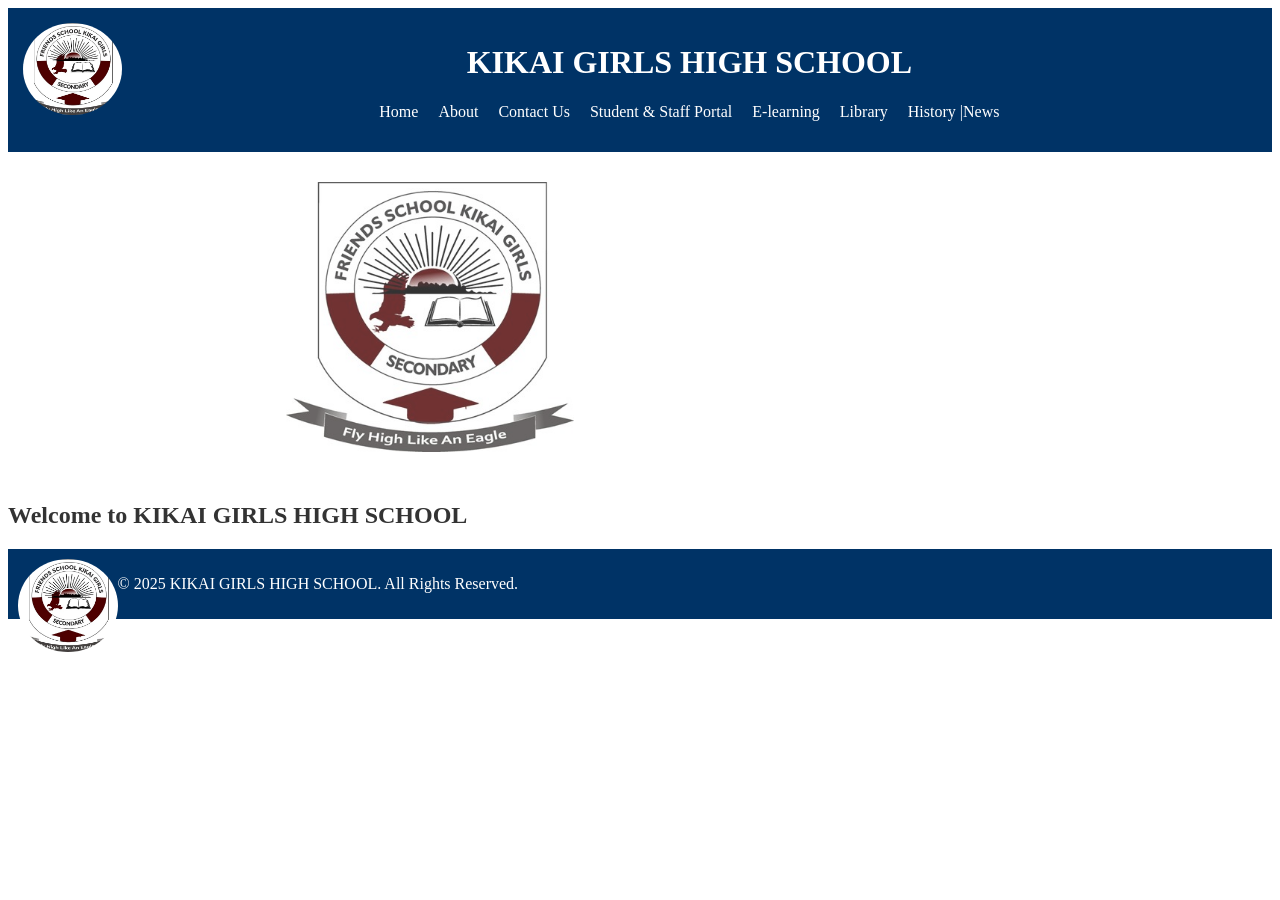
==== kikaiwebsite/index.html @ b9f69a73 "Add files via upload" ====
<!DOCTYPE html>
<html lang="en">
<head>
  <meta charset="UTF-8">
  <meta name="viewport" content="width=device-width, initial-scale=1.0">
  <title>KIKAI GIRLS HIGH SCHOOL</title>
  <link rel="stylesheet" href="css/style.css">
</head>
<body>
  <header>
    <img src="images/logo.jpg" alt="logo"  class="logo"> 
    <h1>KIKAI GIRLS HIGH SCHOOL</h1>
    <nav>
      <ul>
        <li><a href="index.html">Home</a></li>
        <li><a href="about.html">About</a></li>
        <li><a href="contact.html">Contact Us</a></li>
        <li><a href="portal.html">Student & Staff Portal</a></li>
        <li><a href="elearning.html">E-learning</a></li>
        <li><a href="library.html">Library</a></li>
        <li><a href="school-details.html">History |News</a></li>
      </ul>
    </nav>
  </header>

  <main >
    <section class="hero">
      <div class="image-container">
        <img class="school-phot" src="images/logo.jpg" alt="Gate" srcset="">
      </div>
       
      <h2>Welcome to KIKAI GIRLS HIGH SCHOOL</h2>
    </section>
  </main>

  <div id="chatbot" class="chatbox hidden">
    <p>Hello! How can I assist you today?</p>
    <input type="text" placeholder="Ask something...">
  </div>

  <footer>
    <img src="images/logo.jpg" alt="logo"  class="logo"> 
    <p>&copy; 2025 KIKAI GIRLS HIGH SCHOOL. All Rights Reserved.</p>
  </footer>
  
  <script src="js/script.js"></script>
</body>
</html>
---- kikaiwebsite/css/style.css ----
@media (max-width: 768px) {
  body {
    font-family: Arial, sans-serif;
    font-size: 16px;
    margin: 0;
    
    font-family: Arial, sans-serif;
    background-color: #f5f5f5;
    padding: 20px;
    
  }}
/*.bg-imag{
  background-color: #000;
  background: url(images/gat.jpg);
 

}*/

.school-phot{
  margin: 10px 5px;
  padding: 10px 5px;
  width: auto;
  height: fit-content;
  border: #f5f5f5;
  
}
  
  header {
    background-color: #003366;
    color: #fff;
    padding: 15px;
    text-align: center;
  }
  
  nav ul {
    list-style: none;
    display: flex;
    justify-content: center;
    gap: 20px;
    padding: 0;
  }
  
  nav a {
    color: white;
    text-decoration: none;
  }
  
  /*.hero {
    text-align: left;
    padding: 20px;
  }*/
  
  .hero {
    width: 100%;
    height: auto;
    max-height: 400px;
    align-content: center;
    
  }


.image-container-sch{
    width: 100%;
    max-width: 800px;
    height: auto;
    margin:  0;
    padding: 20px;

  }

  p{
    text-align: left;
  columns: 2;
  column-gap: 4.45rem;
  column-rule: 2px dotted crimson;

 }
 
  .image-container-sch-img {
   
    width: 360px;
    height: 270px;
    position: relative;
    margin: 0;
    display: inline-block;
    flex: left;
    
   /* width: 100%;
    max-width: 800px;
    
    object-fit: contain;
    display: inline-block;
    position:relative;
    top: 50%;
    bottom: 50%;
    transform: translate(-50%,-50%);*/
  }

  .image-container{
    width: 100%;
    max-width: 800px;
    height: auto;
    margin: 0 auto;
    padding: 10px;

  }
  .image-container img{
    width: 360px;
    height: 270px;
    /*width: 100%;
    height: auto;*/
    display: block;
    object-fit: contain;
    border-radius: 10px;
    opacity: 80%;
  }
  
  footer {
    background-color: #003366;
    color: #fff;
    text-align: center;
    padding: 10px;
  }
  
  .chatbox {
    position: fixed;
    bottom: 10px;
    right: 10px;
    width: 250px;
    background-color: white;
    padding: 10px;
    border: 1px solid #ccc;
    display: none;
  }
  
  .chatbox input {
    width: 100%;
    padding: 5px;
  }
  
  .hidden {
    display: none;
  }
  
  
.land{
  width: 100%;
  height: auto;
} 


/* login and registration panel*/
.form-container {
  width: 300px;
  margin: 2rem auto;
  background: #f9f9f9;
  padding: 1.5rem;
  border-radius: 8px;
  box-shadow: 0 0 10px rgba(0,0,0,0.1);
}
.form-container h2 {
  text-align: center;
}
.form-container input {
  width: 100%;
  margin-bottom: 10px;
  padding: 10px;
  border-radius: 5px;
  border: 1px solid #ccc;
}
.form-container button {
  width: 100%;
  padding: 10px;
  background: #0055aa;
  color: #fff;
  border: none;
  border-radius: 5px;
  cursor: pointer;
}
.form-container button:hover {
  background: #004080;
}

.logo{
  float: left;
  height: 12%;
  width: 8%;
  border-radius: 50%;
}

.card {
  background-color: white;
  padding: 20px;
  border-radius: 10px;
box-shadow: 0 2px 10px rgba(0, 0, 0, 0.1);
  margin-top: 20px;
}
h2 {
  color: #333;
}
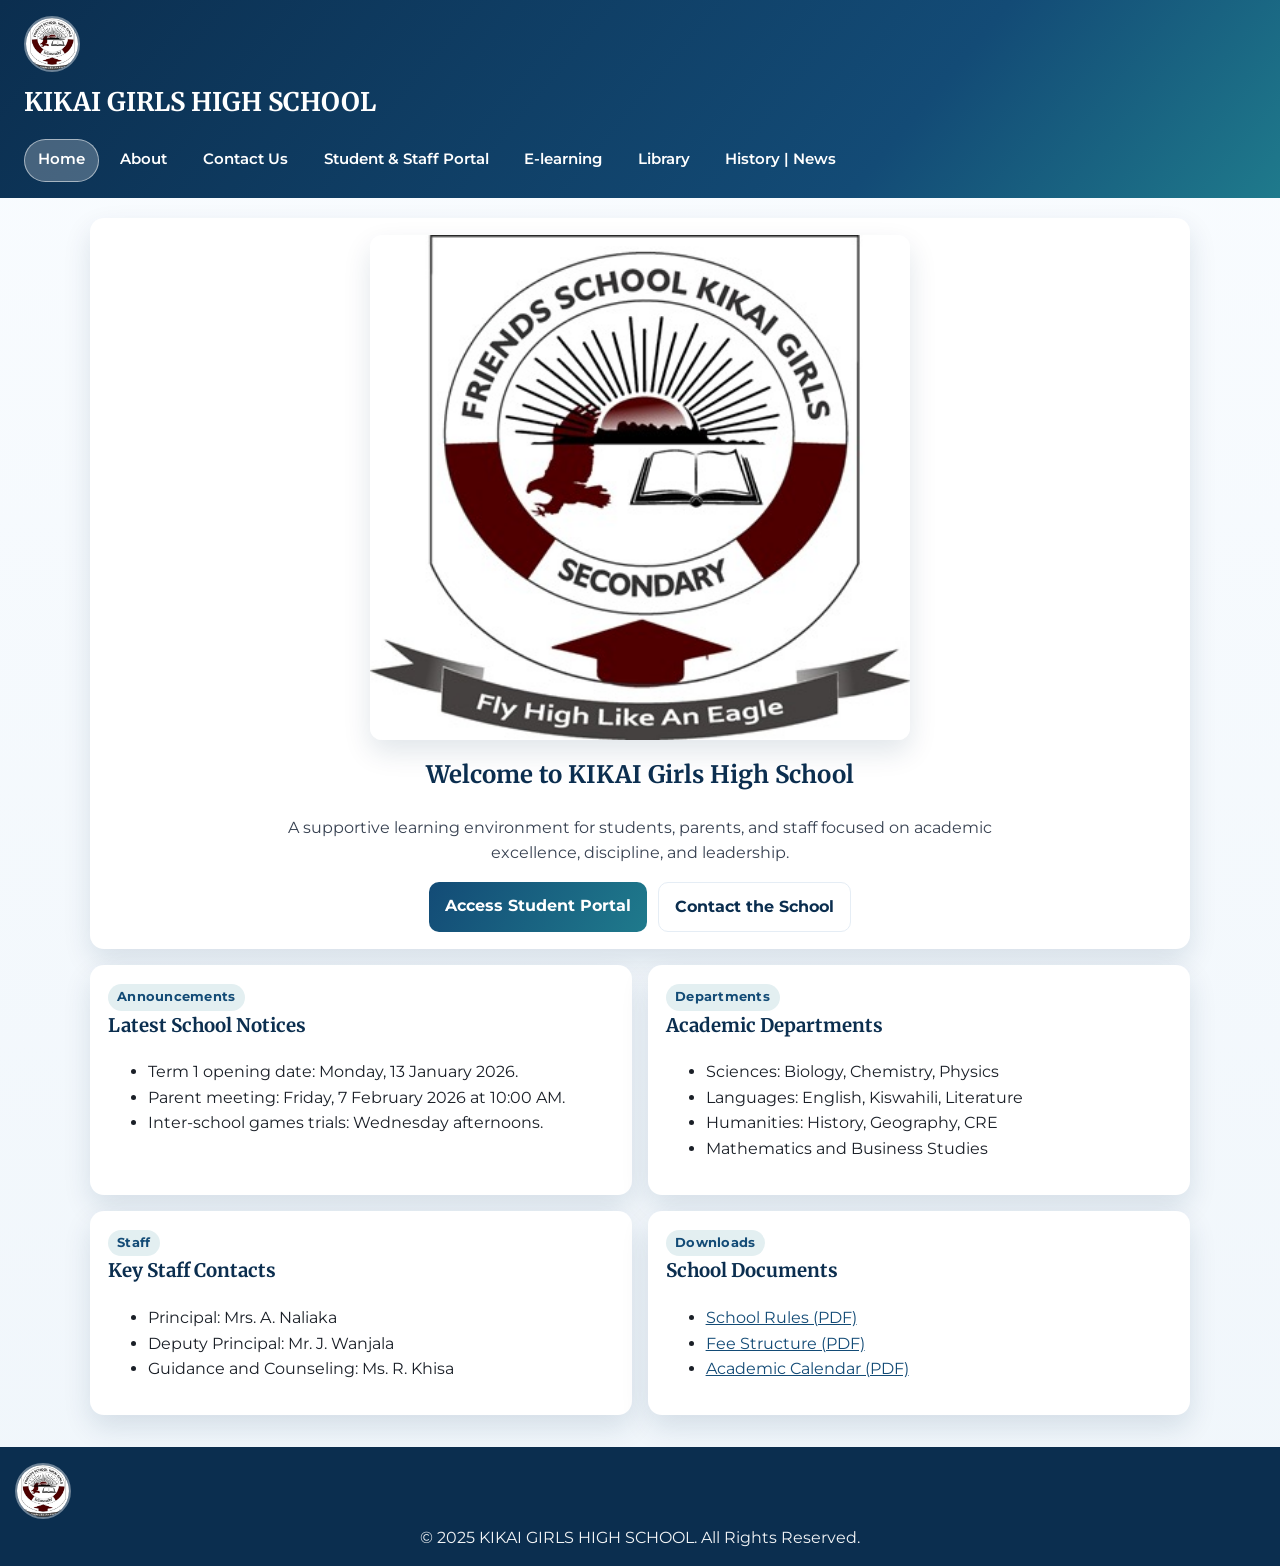
==== commit 6dcce5bb: "Improve school website UX, accessibility, and documentation" ====
--- a/kikaiwebsite/index.html
+++ b/kikaiwebsite/index.html
@@ -1,51 +1,96 @@
-
 <!DOCTYPE html>
 <html lang="en">
 <head>
-  <meta charset="UTF-8">
-  <meta name="viewport" content="width=device-width, initial-scale=1.0">
+  <meta charset="UTF-8" />
+  <meta name="viewport" content="width=device-width, initial-scale=1.0" />
   <title>KIKAI GIRLS HIGH SCHOOL</title>
-  <link rel="stylesheet" href="css/style.css">
+  <link rel="stylesheet" href="css/style.css" />
 </head>
 <body>
   <header>
-    <img src="images/logo.jpg" alt="logo"  class="logo"> 
+    <img src="images/logo.jpg" alt="Kikai Girls High School logo" class="logo" loading="eager" />
     <h1>KIKAI GIRLS HIGH SCHOOL</h1>
-    <nav>
+    <nav aria-label="Main navigation">
       <ul>
         <li><a href="index.html">Home</a></li>
         <li><a href="about.html">About</a></li>
         <li><a href="contact.html">Contact Us</a></li>
-        <li><a href="portal.html">Student & Staff Portal</a></li>
+        <li><a href="portal.html">Student &amp; Staff Portal</a></li>
         <li><a href="elearning.html">E-learning</a></li>
         <li><a href="library.html">Library</a></li>
-        <li><a href="school-details.html">History |News</a></li>
+        <li><a href="school-details.html">History | News</a></li>
       </ul>
     </nav>
   </header>
 
-  <main >
-    <section class="hero">
+  <main class="stack">
+    <section class="hero panel">
       <div class="image-container">
-        <img class="school-phot" src="images/logo.jpg" alt="Gate" srcset="">
+        <img class="school-phot" src="images/logo.jpg" alt="Kikai Girls High School emblem" loading="eager" />
       </div>
-       
-      <h2>Welcome to KIKAI GIRLS HIGH SCHOOL</h2>
+      <h2>Welcome to KIKAI Girls High School</h2>
+      <p class="hero-subtitle">A supportive learning environment for students, parents, and staff focused on academic excellence, discipline, and leadership.</p>
+      <div class="cta-row">
+        <a class="btn-link" href="portal.html">Access Student Portal</a>
+        <a class="btn-link secondary" href="contact.html">Contact the School</a>
+      </div>
+    </section>
+
+    <section class="quick-links" aria-label="Important school information">
+      <article class="panel">
+        <span class="badge">Announcements</span>
+        <h3>Latest School Notices</h3>
+        <ul>
+          <li>Term 1 opening date: Monday, 13 January 2026.</li>
+          <li>Parent meeting: Friday, 7 February 2026 at 10:00 AM.</li>
+          <li>Inter-school games trials: Wednesday afternoons.</li>
+        </ul>
+      </article>
+
+      <article class="panel">
+        <span class="badge">Departments</span>
+        <h3>Academic Departments</h3>
+        <ul>
+          <li>Sciences: Biology, Chemistry, Physics</li>
+          <li>Languages: English, Kiswahili, Literature</li>
+          <li>Humanities: History, Geography, CRE</li>
+          <li>Mathematics and Business Studies</li>
+        </ul>
+      </article>
+
+      <article class="panel">
+        <span class="badge">Staff</span>
+        <h3>Key Staff Contacts</h3>
+        <ul>
+          <li>Principal: Mrs. A. Naliaka</li>
+          <li>Deputy Principal: Mr. J. Wanjala</li>
+          <li>Guidance and Counseling: Ms. R. Khisa</li>
+        </ul>
+      </article>
+
+      <article class="panel">
+        <span class="badge">Downloads</span>
+        <h3>School Documents</h3>
+        <ul>
+          <li><a href="#" aria-label="Download school rules PDF">School Rules (PDF)</a></li>
+          <li><a href="#" aria-label="Download fee structure PDF">Fee Structure (PDF)</a></li>
+          <li><a href="#" aria-label="Download academic calendar PDF">Academic Calendar (PDF)</a></li>
+        </ul>
+      </article>
     </section>
   </main>
 
-  <div id="chatbot" class="chatbox hidden">
-    <p>Hello! How can I assist you today?</p>
-    <input type="text" placeholder="Ask something...">
+  <div id="chatbot" class="chatbox hidden" role="dialog" aria-label="School help chat">
+    <p>Hello, how can we assist you today?</p>
+    <label class="visually-hidden" for="chatInputHome">Ask a question</label>
+    <input id="chatInputHome" type="text" placeholder="Ask something..." />
   </div>
 
   <footer>
-    <img src="images/logo.jpg" alt="logo"  class="logo"> 
+    <img src="images/logo.jpg" alt="Kikai Girls High School logo" class="logo" loading="lazy" />
     <p>&copy; 2025 KIKAI GIRLS HIGH SCHOOL. All Rights Reserved.</p>
   </footer>
-  
+
   <script src="js/script.js"></script>
 </body>
 </html>
-
-
--- a/kikaiwebsite/css/style.css
+++ b/kikaiwebsite/css/style.css
@@ -1,200 +1,494 @@
-@media (max-width: 768px) {
-  body {
-    font-family: Arial, sans-serif;
-    font-size: 16px;
-    margin: 0;
-    
-    font-family: Arial, sans-serif;
-    background-color: #f5f5f5;
-    padding: 20px;
-    
-  }}
-/*.bg-imag{
-  background-color: #000;
-  background: url(images/gat.jpg);
- 
-
-}*/
-
-.school-phot{
-  margin: 10px 5px;
-  padding: 10px 5px;
-  width: auto;
-  height: fit-content;
-  border: #f5f5f5;
-  
-}
-  
-  header {
-    background-color: #003366;
-    color: #fff;
-    padding: 15px;
-    text-align: center;
-  }
-  
-  nav ul {
-    list-style: none;
-    display: flex;
-    justify-content: center;
-    gap: 20px;
-    padding: 0;
-  }
-  
-  nav a {
-    color: white;
-    text-decoration: none;
-  }
-  
-  /*.hero {
-    text-align: left;
-    padding: 20px;
-  }*/
-  
-  .hero {
-    width: 100%;
-    height: auto;
-    max-height: 400px;
-    align-content: center;
-    
-  }
-
-
-.image-container-sch{
-    width: 100%;
-    max-width: 800px;
-    height: auto;
-    margin:  0;
-    padding: 20px;
-
-  }
-
-  p{
-    text-align: left;
-  columns: 2;
-  column-gap: 4.45rem;
-  column-rule: 2px dotted crimson;
-
- }
- 
-  .image-container-sch-img {
-   
-    width: 360px;
-    height: 270px;
-    position: relative;
-    margin: 0;
-    display: inline-block;
-    flex: left;
-    
-   /* width: 100%;
-    max-width: 800px;
-    
-    object-fit: contain;
-    display: inline-block;
-    position:relative;
-    top: 50%;
-    bottom: 50%;
-    transform: translate(-50%,-50%);*/
-  }
-
-  .image-container{
-    width: 100%;
-    max-width: 800px;
-    height: auto;
-    margin: 0 auto;
-    padding: 10px;
-
-  }
-  .image-container img{
-    width: 360px;
-    height: 270px;
-    /*width: 100%;
-    height: auto;*/
-    display: block;
-    object-fit: contain;
-    border-radius: 10px;
-    opacity: 80%;
-  }
-  
-  footer {
-    background-color: #003366;
-    color: #fff;
-    text-align: center;
-    padding: 10px;
-  }
-  
-  .chatbox {
-    position: fixed;
-    bottom: 10px;
-    right: 10px;
-    width: 250px;
-    background-color: white;
-    padding: 10px;
-    border: 1px solid #ccc;
-    display: none;
-  }
-  
-  .chatbox input {
-    width: 100%;
-    padding: 5px;
-  }
-  
-  .hidden {
-    display: none;
-  }
-  
-  
-.land{
+@import url('https://fonts.googleapis.com/css2?family=Montserrat:wght@400;600;700&family=Merriweather:wght@400;700&display=swap');
+
+/* =========================================================
+   Design Tokens
+   ========================================================= */
+:root {
+  --brand-900: #0b2e4f;
+  --brand-700: #134b76;
+  --brand-500: #1f7a8c;
+  --accent-500: #f4b860;
+  --text-900: #1a1f27;
+  --text-700: #374151;
+  --surface-100: #f7fafc;
+  --surface-200: #e5edf5;
+  --white: #ffffff;
+  --shadow: 0 12px 28px rgba(11, 46, 79, 0.12);
+  --radius: 14px;
+}
+
+/* =========================================================
+   Base
+   ========================================================= */
+* {
+  box-sizing: border-box;
+}
+
+body {
+  margin: 0;
+  min-height: 100vh;
+  display: flex;
+  flex-direction: column;
+  font-family: 'Montserrat', sans-serif;
+  line-height: 1.6;
+  color: var(--text-900);
+  background: linear-gradient(180deg, #f9fcff 0%, #f0f6fb 100%);
+}
+
+h1,
+h2,
+h3 {
+  font-family: 'Merriweather', serif;
+}
+
+h2,
+h3 {
+  color: var(--brand-900);
+  margin-top: 0;
+}
+
+p {
+  margin: 0.5rem 0 1rem;
+  color: var(--text-700);
+}
+
+a {
+  color: var(--brand-700);
+}
+
+a:hover,
+a:focus-visible {
+  color: var(--brand-900);
+}
+
+.visually-hidden {
+  position: absolute;
+  width: 1px;
+  height: 1px;
+  padding: 0;
+  margin: -1px;
+  overflow: hidden;
+  clip: rect(0, 0, 0, 0);
+  border: 0;
+}
+
+/* =========================================================
+   Header + Navigation
+   ========================================================= */
+header {
+  background: linear-gradient(130deg, var(--brand-900) 0%, var(--brand-700) 70%, var(--brand-500) 100%);
+  color: var(--white);
+  padding: 1rem;
+}
+
+header h1 {
+  margin: 0;
+  font-size: clamp(1.1rem, 2vw, 1.8rem);
+  text-align: center;
+}
+
+.logo {
+  display: block;
+  width: 56px;
+  height: 56px;
+  margin: 0 auto 0.75rem;
+  border-radius: 50%;
+  object-fit: cover;
+  border: 2px solid rgba(255, 255, 255, 0.4);
+}
+
+nav ul {
+  margin: 1rem 0 0;
+  padding: 0;
+  list-style: none;
+  display: flex;
+  flex-wrap: wrap;
+  justify-content: center;
+  gap: 0.5rem;
+}
+
+nav a {
+  display: inline-block;
+  color: var(--white);
+  text-decoration: none;
+  font-weight: 600;
+  font-size: 0.92rem;
+  padding: 0.55rem 0.8rem;
+  border-radius: 999px;
+  border: 1px solid transparent;
+  transition: transform 0.2s ease, background-color 0.2s ease, border-color 0.2s ease;
+}
+
+nav a:hover,
+nav a:focus-visible {
+  background: rgba(255, 255, 255, 0.18);
+  border-color: rgba(255, 255, 255, 0.35);
+  transform: translateY(-2px);
+  color: var(--white);
+}
+
+nav a[aria-current='page'] {
+  background: rgba(255, 255, 255, 0.24);
+  border-color: rgba(255, 255, 255, 0.52);
+}
+
+/* =========================================================
+   Layout + Common Components
+   ========================================================= */
+main {
+  width: min(1100px, 100% - 2rem);
+  margin: 1.25rem auto 2rem;
+  flex: 1;
+}
+
+.hero {
+  text-align: center;
+}
+
+.hero h2 {
+  margin-top: 1rem;
+}
+
+.hero-subtitle {
+  max-width: 68ch;
+  margin-inline: auto;
+}
+
+.cta-row {
+  display: flex;
+  justify-content: center;
+  gap: 0.7rem;
+  flex-wrap: wrap;
+  margin-top: 1rem;
+}
+
+.btn-link {
+  display: inline-block;
+  text-decoration: none;
+  background: linear-gradient(120deg, var(--brand-700), var(--brand-500));
+  color: var(--white);
+  font-weight: 700;
+  border-radius: 10px;
+  padding: 0.7rem 1rem;
+}
+
+.btn-link:hover,
+.btn-link:focus-visible {
+  color: var(--white);
+  opacity: 0.95;
+}
+
+.btn-link.secondary {
+  background: var(--white);
+  color: var(--brand-900);
+  border: 1px solid var(--surface-200);
+}
+
+.image-container {
+  margin-inline: auto;
+  max-width: 540px;
+}
+
+.school-phot,
+.image-container img,
+.image-container-sch-img {
   width: 100%;
   height: auto;
-} 
-
-
-/* login and registration panel*/
+  display: block;
+  border-radius: 12px;
+}
+
+.image-container img,
+.image-container-sch-img {
+  box-shadow: var(--shadow);
+  object-fit: cover;
+}
+
+.image-container-sch {
+  margin-bottom: 0.8rem;
+}
+
+.card,
+.dashboard-card,
+.resource-card,
+.panel {
+  background: var(--white);
+  border-radius: var(--radius);
+  box-shadow: var(--shadow);
+  padding: 1.1rem;
+}
+
+.stack {
+  display: grid;
+  gap: 1rem;
+}
+
+/* =========================================================
+   Forms + Auth
+   ========================================================= */
 .form-container {
-  width: 300px;
-  margin: 2rem auto;
-  background: #f9f9f9;
-  padding: 1.5rem;
-  border-radius: 8px;
-  box-shadow: 0 0 10px rgba(0,0,0,0.1);
-}
+  width: min(460px, 100%);
+  margin: 0 auto;
+  background: var(--white);
+  border-radius: var(--radius);
+  box-shadow: var(--shadow);
+  padding: 1.4rem;
+}
+
 .form-container h2 {
+  margin-bottom: 1rem;
   text-align: center;
 }
-.form-container input {
-  width: 100%;
-  margin-bottom: 10px;
-  padding: 10px;
-  border-radius: 5px;
-  border: 1px solid #ccc;
-}
+
+.form-container label {
+  display: block;
+  font-weight: 600;
+  margin-bottom: 0.3rem;
+  color: var(--text-900);
+}
+
+.form-helper {
+  font-size: 0.86rem;
+  color: #4b5563;
+  margin-top: -0.35rem;
+  margin-bottom: 0.7rem;
+}
+
+.form-container input,
 .form-container button {
   width: 100%;
-  padding: 10px;
-  background: #0055aa;
-  color: #fff;
+  font-size: 0.98rem;
+  border-radius: 10px;
+}
+
+.form-container input {
+  border: 1px solid #cbd5e1;
+  background: #fbfdff;
+  padding: 0.75rem 0.85rem;
+  margin-bottom: 0.8rem;
+}
+
+.form-container input:focus {
+  outline: 2px solid rgba(31, 122, 140, 0.25);
+  border-color: var(--brand-500);
+}
+
+.form-container button,
+.logout-btn {
   border: none;
-  border-radius: 5px;
+  background: linear-gradient(120deg, var(--brand-700), var(--brand-500));
+  color: var(--white);
+  font-weight: 700;
   cursor: pointer;
-}
-.form-container button:hover {
-  background: #004080;
-}
-
-.logo{
-  float: left;
-  height: 12%;
-  width: 8%;
-  border-radius: 50%;
-}
-
-.card {
-  background-color: white;
-  padding: 20px;
+  padding: 0.75rem 1rem;
+  transition: opacity 0.2s ease, transform 0.2s ease;
+}
+
+.form-container button:hover,
+.logout-btn:hover {
+  transform: translateY(-1px);
+  opacity: 0.95;
+}
+
+.form-actions {
+  display: flex;
+  flex-direction: column;
+  gap: 0.65rem;
+}
+
+.form-message {
+  min-height: 1.3rem;
+  font-size: 0.9rem;
+  font-weight: 600;
+  margin: 0.2rem 0 0.8rem;
+}
+
+.form-message.error {
+  color: #b91c1c;
+}
+
+.form-message.success {
+  color: #065f46;
+}
+
+.auth-page main {
+  display: grid;
+  place-items: center;
+}
+
+.auth-shell {
+  width: min(680px, 100%);
+  background: linear-gradient(150deg, #ffffff 0%, #f2f8ff 100%);
+  border-radius: calc(var(--radius) + 2px);
+  padding: 1.4rem;
+  box-shadow: var(--shadow);
+}
+
+.auth-note {
+  text-align: center;
+  margin-bottom: 1rem;
+}
+
+/* =========================================================
+   Dashboard + Resources
+   ========================================================= */
+.dashboard-main {
+  display: grid;
+  gap: 1rem;
+}
+
+.dashboard-hero {
+  background: linear-gradient(145deg, #ffffff 0%, #ecf4fb 100%);
+  border-radius: var(--radius);
+  box-shadow: var(--shadow);
+  padding: 1.2rem;
+}
+
+.dashboard-hero h2 {
+  margin-bottom: 0.2rem;
+}
+
+.dashboard-meta {
+  color: var(--text-700);
+  margin: 0;
+}
+
+.dashboard-grid {
+  display: grid;
+  gap: 1rem;
+  grid-template-columns: 1fr;
+}
+
+.dashboard-card p {
+  margin: 0.5rem 0;
+}
+
+.metric {
+  display: flex;
+  justify-content: space-between;
+  gap: 1rem;
+  border-bottom: 1px solid var(--surface-200);
+  padding: 0.55rem 0;
+}
+
+.metric:last-child {
+  border-bottom: 0;
+}
+
+.metric strong {
+  color: var(--text-900);
+}
+
+.logout-btn {
+  width: fit-content;
   border-radius: 10px;
-box-shadow: 0 2px 10px rgba(0, 0, 0, 0.1);
-  margin-top: 20px;
-}
-h2 {
-  color: #333;
-}+}
+
+.resource-grid,
+.quick-links {
+  display: grid;
+  gap: 1rem;
+}
+
+.badge {
+  display: inline-block;
+  padding: 0.2rem 0.6rem;
+  border-radius: 999px;
+  background: rgba(31, 122, 140, 0.12);
+  color: var(--brand-700);
+  font-size: 0.8rem;
+  font-weight: 700;
+  letter-spacing: 0.02em;
+}
+
+.resource-card ul {
+  margin: 0.7rem 0 0;
+  padding-left: 1rem;
+}
+
+.resource-card li {
+  margin-bottom: 0.45rem;
+}
+
+.small-text {
+  font-size: 0.9rem;
+}
+
+/* =========================================================
+   Footer + Chat
+   ========================================================= */
+.chatbox {
+  position: fixed;
+  right: 1rem;
+  bottom: 1rem;
+  width: min(290px, 92vw);
+  border-radius: 12px;
+  background: var(--white);
+  box-shadow: var(--shadow);
+  border: 1px solid var(--surface-200);
+  padding: 0.8rem;
+  z-index: 10;
+}
+
+.chatbox input {
+  width: 100%;
+  border-radius: 10px;
+  border: 1px solid #cbd5e1;
+  padding: 0.55rem 0.65rem;
+}
+
+.hidden {
+  display: none;
+}
+
+footer {
+  background: var(--brand-900);
+  color: var(--white);
+  text-align: center;
+  padding: 0.95rem;
+}
+
+footer p {
+  margin: 0.35rem 0 0;
+  color: rgba(255, 255, 255, 0.95);
+}
+
+footer .logo {
+  margin-bottom: 0.4rem;
+}
+
+/* =========================================================
+   Responsive Breakpoints
+   ========================================================= */
+@media (min-width: 700px) {
+  .resource-grid,
+  .quick-links {
+    grid-template-columns: repeat(2, minmax(0, 1fr));
+  }
+
+  .dashboard-grid {
+    grid-template-columns: 1.3fr 1fr;
+  }
+}
+
+@media (min-width: 900px) {
+  header {
+    padding-inline: 1.5rem;
+  }
+
+  header h1 {
+    text-align: left;
+  }
+
+  .logo {
+    margin: 0 0 0.6rem;
+  }
+
+  nav ul {
+    justify-content: flex-start;
+  }
+
+  .image-container-sch {
+    max-width: 760px;
+  }
+}
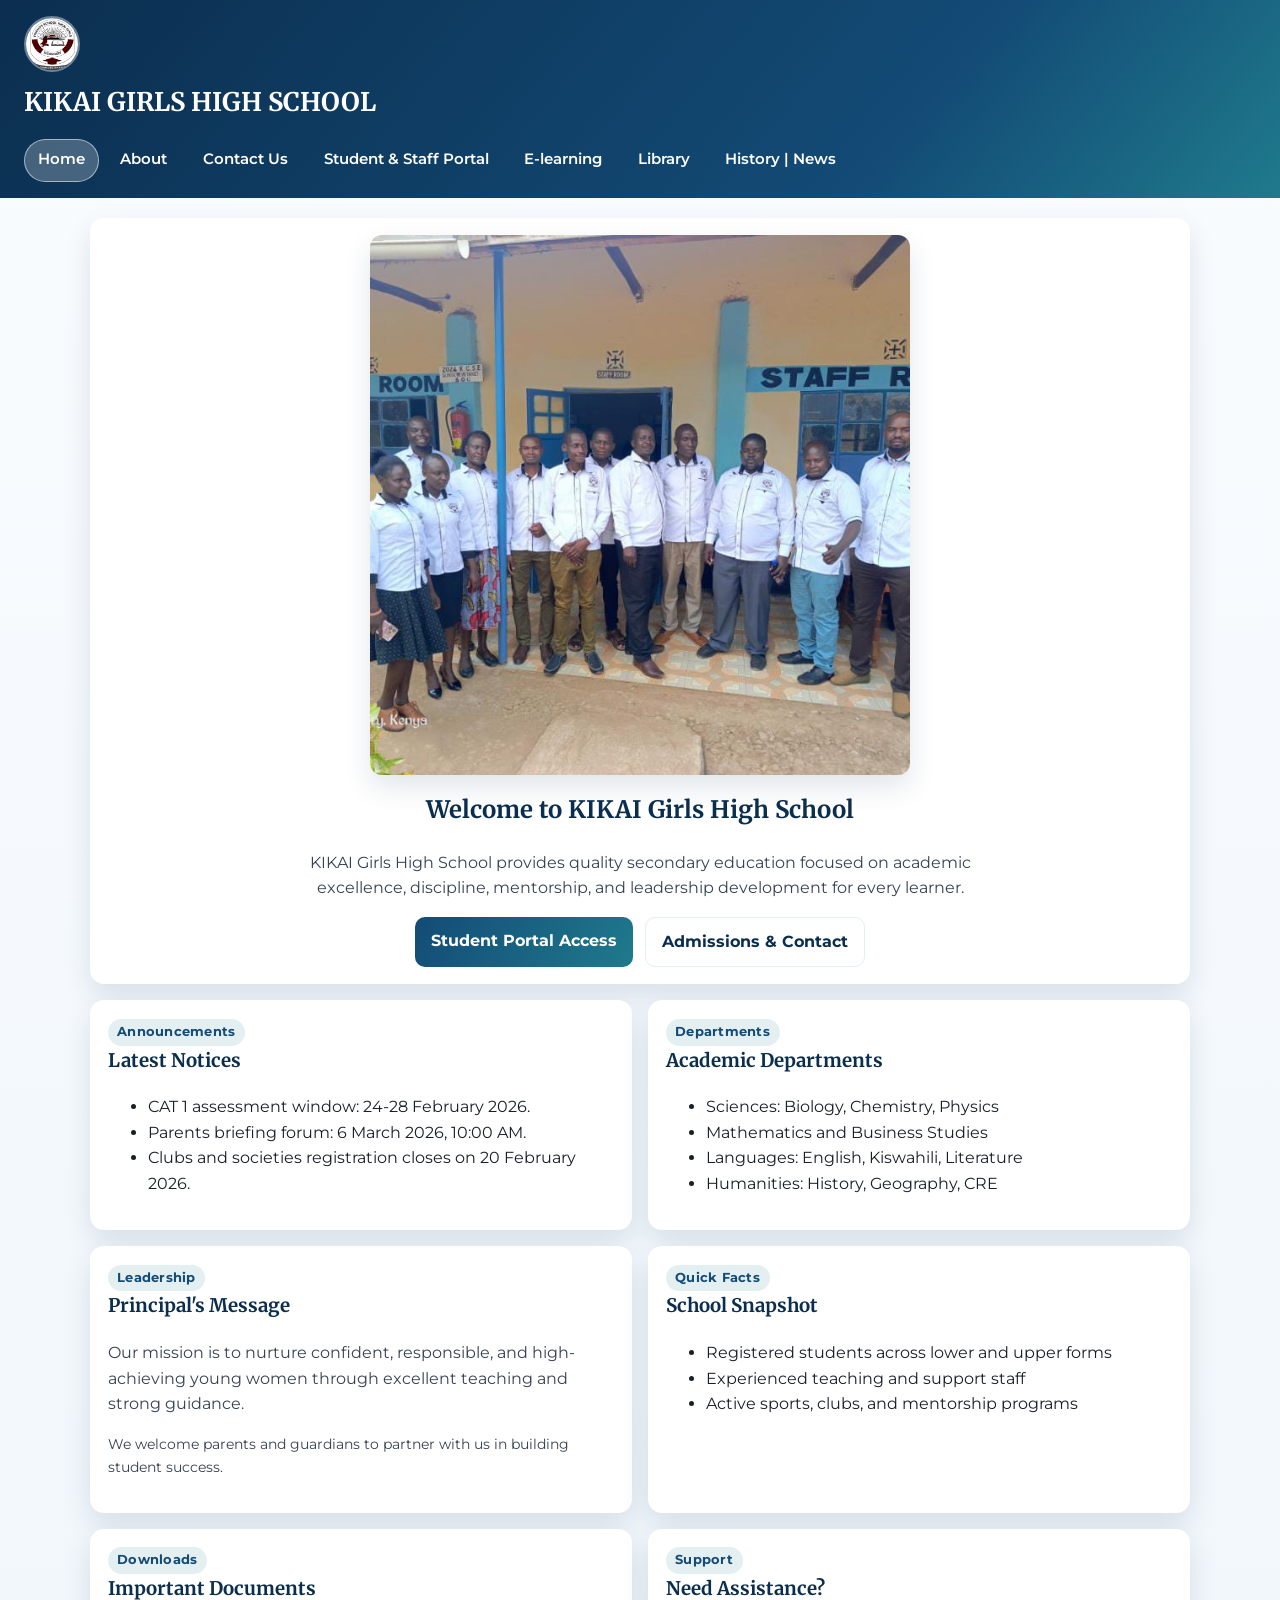
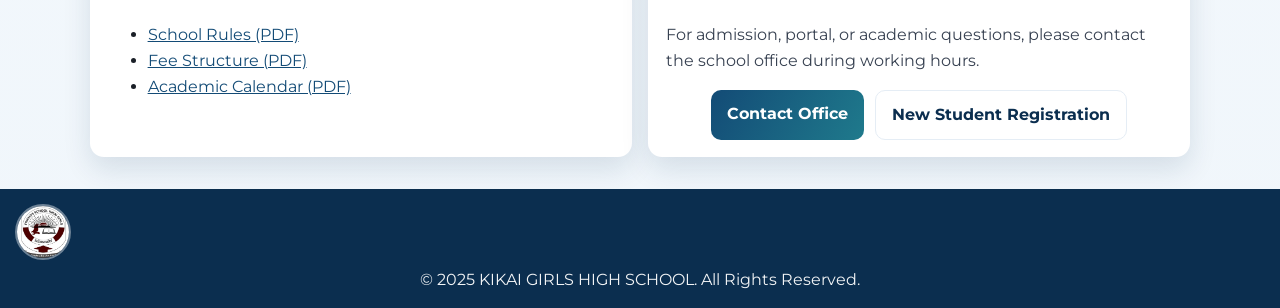
==== commit 2821284a: "Polish homepage content and structure professionally" ====
--- a/kikaiwebsite/index.html
+++ b/kikaiwebsite/index.html
@@ -26,24 +26,24 @@
   <main class="stack">
     <section class="hero panel">
       <div class="image-container">
-        <img class="school-phot" src="images/logo.jpg" alt="Kikai Girls High School emblem" loading="eager" />
+        <img class="school-phot" src="images/staff.jpg" alt="Kikai Girls High School students and staff" loading="eager" />
       </div>
       <h2>Welcome to KIKAI Girls High School</h2>
-      <p class="hero-subtitle">A supportive learning environment for students, parents, and staff focused on academic excellence, discipline, and leadership.</p>
+      <p class="hero-subtitle">KIKAI Girls High School provides quality secondary education focused on academic excellence, discipline, mentorship, and leadership development for every learner.</p>
       <div class="cta-row">
-        <a class="btn-link" href="portal.html">Access Student Portal</a>
-        <a class="btn-link secondary" href="contact.html">Contact the School</a>
+        <a class="btn-link" href="portal.html">Student Portal Access</a>
+        <a class="btn-link secondary" href="contact.html">Admissions & Contact</a>
       </div>
     </section>
 
     <section class="quick-links" aria-label="Important school information">
       <article class="panel">
         <span class="badge">Announcements</span>
-        <h3>Latest School Notices</h3>
+        <h3>Latest Notices</h3>
         <ul>
-          <li>Term 1 opening date: Monday, 13 January 2026.</li>
-          <li>Parent meeting: Friday, 7 February 2026 at 10:00 AM.</li>
-          <li>Inter-school games trials: Wednesday afternoons.</li>
+          <li>CAT 1 assessment window: 24-28 February 2026.</li>
+          <li>Parents briefing forum: 6 March 2026, 10:00 AM.</li>
+          <li>Clubs and societies registration closes on 20 February 2026.</li>
         </ul>
       </article>
 
@@ -52,30 +52,47 @@
         <h3>Academic Departments</h3>
         <ul>
           <li>Sciences: Biology, Chemistry, Physics</li>
+          <li>Mathematics and Business Studies</li>
           <li>Languages: English, Kiswahili, Literature</li>
           <li>Humanities: History, Geography, CRE</li>
-          <li>Mathematics and Business Studies</li>
         </ul>
       </article>
 
       <article class="panel">
-        <span class="badge">Staff</span>
-        <h3>Key Staff Contacts</h3>
+        <span class="badge">Leadership</span>
+        <h3>Principal's Message</h3>
+        <p>Our mission is to nurture confident, responsible, and high-achieving young women through excellent teaching and strong guidance.</p>
+        <p class="small-text">We welcome parents and guardians to partner with us in building student success.</p>
+      </article>
+
+      <article class="panel">
+        <span class="badge">Quick Facts</span>
+        <h3>School Snapshot</h3>
         <ul>
-          <li>Principal: Mrs. A. Naliaka</li>
-          <li>Deputy Principal: Mr. J. Wanjala</li>
-          <li>Guidance and Counseling: Ms. R. Khisa</li>
+          <li>Registered students across lower and upper forms</li>
+          <li>Experienced teaching and support staff</li>
+          <li>Active sports, clubs, and mentorship programs</li>
         </ul>
       </article>
 
       <article class="panel">
         <span class="badge">Downloads</span>
-        <h3>School Documents</h3>
+        <h3>Important Documents</h3>
         <ul>
           <li><a href="#" aria-label="Download school rules PDF">School Rules (PDF)</a></li>
           <li><a href="#" aria-label="Download fee structure PDF">Fee Structure (PDF)</a></li>
           <li><a href="#" aria-label="Download academic calendar PDF">Academic Calendar (PDF)</a></li>
         </ul>
+      </article>
+
+      <article class="panel">
+        <span class="badge">Support</span>
+        <h3>Need Assistance?</h3>
+        <p>For admission, portal, or academic questions, please contact the school office during working hours.</p>
+        <div class="cta-row">
+          <a class="btn-link" href="contact.html">Contact Office</a>
+          <a class="btn-link secondary" href="std-registor.html">New Student Registration</a>
+        </div>
       </article>
     </section>
   </main>
